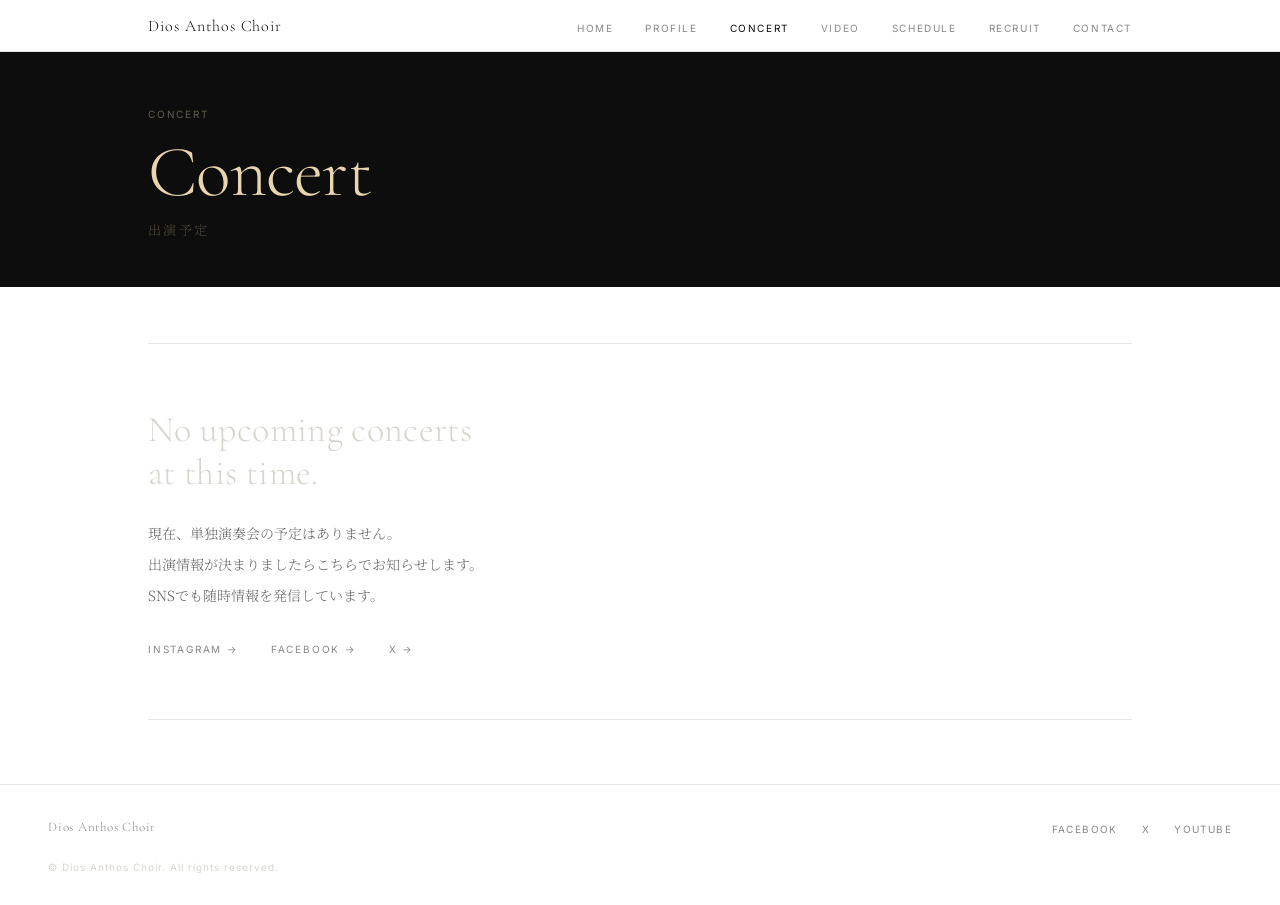
==== concert.html @ c6cf158b "Add files via upload" ====
<!DOCTYPE html>
<html lang="ja">
<head>
  <meta charset="UTF-8">
  <meta name="viewport" content="width=device-width, initial-scale=1.0">
  <title>Concert — Dios Anthos Choir</title>
  <meta name="description" content="Dios Anthos Choirの出演予定ステージ情報です。">
  <link rel="stylesheet" href="css/style.css">
  <link rel="stylesheet" href="css/concert.css">
</head>
<body>

  <header class="site-header">
    <div class="container">
      <a href="index.html" class="site-logo">Dios Anthos Choir</a>
      <button class="nav-toggle" aria-label="メニューを開く" aria-expanded="false">
        <span></span><span></span><span></span>
      </button>
      <nav>
        <ul class="site-nav">
          <li><a href="index.html">Home</a></li>
          <li><a href="profile.html">Profile</a></li>
          <li><a href="concert.html" class="active">Concert</a></li>
          <li><a href="video.html">Video</a></li>
          <li><a href="schedule.html">Schedule</a></li>
          <li><a href="recruit.html">Recruit</a></li>
          <li><a href="contact.html">Contact</a></li>
        </ul>
      </nav>
    </div>
  </header>

  <main>

    <!-- Page Header -->
    <section class="page-hero">
      <div class="container">
        <p class="cap page-hero-cap">Concert</p>
        <h1 class="en page-hero-title">Concert</h1>
        <p class="jp page-hero-sub">出演予定</p>
      </div>
    </section>

    <!-- Concert List -->
    <section class="concert-section">
      <div class="container">

        <!--
          =====================================================
          ★ 出演予定の追加方法
          <article class="concert-card"> をコピーして
          日付・タイトル・詳細を書き換えてください。

          予定がない場合は concert-empty を表示、
          concert-list を非表示にしてください。
          =====================================================
        -->

        <!-- 予定なしの場合はこちらを表示 ( concert-list を削除または削除してください ) -->
        <div class="concert-empty">
          <p class="en concert-empty-title">No upcoming concerts<br>at this time.</p>
          <p class="jp concert-empty-note">現在、単独演奏会の予定はありません。<br>出演情報が決まりましたらこちらでお知らせします。<br>SNSでも随時情報を発信しています。</p>
          <div class="concert-empty-sns">
            <a href="#" class="cap concert-empty-link" target="_blank" rel="noopener">Instagram →</a>
            <a href="#" class="cap concert-empty-link" target="_blank" rel="noopener">Facebook →</a>
            <a href="#" class="cap concert-empty-link" target="_blank" rel="noopener">X →</a>
          </div>
        </div>

        <!--
          ★ 出演予定が決まったらここのコメントを外してください
          <ul class="concert-list">
            <li>
              <article class="concert-card">
                <div class="concert-card-date">
                  <span class="en concert-date-month">Jan</span>
                  <span class="en concert-date-day">25</span>
                  <span class="en concert-date-year">2026</span>
                </div>
                <div class="concert-card-body">
                  <p class="cap concert-card-cap">Joint Concert</p>
                  <h2 class="jp concert-card-title">コンサートタイトル</h2>
                  <dl class="concert-card-info">
                    <dt class="cap">会場</dt>
                    <dd class="jp">会場名・住所</dd>
                    <dt class="cap">開演</dt>
                    <dd class="jp">14:00（開場 13:30）</dd>
                    <dt class="cap">入場</dt>
                    <dd class="jp">無料</dd>
                  </dl>
                </div>
              </article>
            </li>
          </ul>
        -->

      </div>
    </section>

  </main>

  <footer class="site-footer">
    <span class="footer-logo">Dios Anthos Choir</span>
    <ul class="footer-sns">
      
      <li><a href="https://www.facebook.com/DAChoir/" target="_blank" rel="noopener">Facebook</a></li>
      <li><a href="https://x.com/EccentricChoir" target="_blank" rel="noopener">X</a></li>
      <li><a href="https://www.youtube.com/channel/UCRp1ciYvbqt11qqKlRjzUeg" target="_blank" rel="noopener">YouTube</a></li>
    </ul>
    <p class="footer-copy">© Dios Anthos Choir. All rights reserved.</p>
  </footer>

  <script src="js/main.js"></script>
</body>
</html>
---- css/style.css ----
@import url('https://fonts.googleapis.com/css2?family=Cormorant+Garamond:ital,wght@0,300;0,400;1,300;1,400&family=Noto+Serif+JP:wght@200;300;400&family=Inter:wght@300;400;500&display=swap');

/* ── Reset & Base ── */
*, *::before, *::after { box-sizing: border-box; margin: 0; padding: 0; }

:root {
  --ink:        #0d0d0d;
  --gold:       #e8d5b0;
  --gold-dim:   rgba(232, 213, 176, 0.4);
  --gold-faint: rgba(232, 213, 176, 0.15);
  --white:      #ffffff;
  --off-white:  #f7f5f0;
  --gray-mid:   #888;
  --gray-light: #d8d5ce;
  --border:     rgba(0, 0, 0, 0.1);
  --border-inv: rgba(232, 213, 176, 0.2);

  --font-en: 'Cormorant Garamond', 'Georgia', serif;
  --font-jp: 'Noto Serif JP', serif;
  --font-ui: 'Inter', sans-serif;

  --max-w: 1080px;
  --pad-x: clamp(1.5rem, 5vw, 3rem);
}

html { font-size: 16px; scroll-behavior: smooth; }

body {
  font-family: var(--font-ui);
  color: var(--ink);
  background: var(--white);
  -webkit-font-smoothing: antialiased;
}

img { display: block; max-width: 100%; }
a { color: inherit; text-decoration: none; }
button { font-family: inherit; cursor: pointer; }

/* ── Typography helpers ── */
.en { font-family: var(--font-en); }
.jp { font-family: var(--font-jp); }

.cap {
  font-family: var(--font-ui);
  font-size: 10px;
  font-weight: 400;
  letter-spacing: 0.18em;
  text-transform: uppercase;
  color: var(--gray-mid);
}

/* ── Layout ── */
.container {
  max-width: var(--max-w);
  margin: 0 auto;
  padding: 0 var(--pad-x);
}

/* ── Site Header / Nav ── */
.site-header {
  position: sticky;
  top: 0;
  z-index: 100;
  background: var(--white);
  border-bottom: 0.5px solid var(--border);
  height: 52px;
  display: flex;
  align-items: center;
}

.site-header .container {
  width: 100%;
  display: flex;
  align-items: center;
  justify-content: space-between;
}

.site-logo {
  font-family: var(--font-en);
  font-size: 16px;
  font-weight: 300;
  letter-spacing: 0.06em;
  color: var(--ink);
}

.site-nav {
  display: flex;
  gap: 2rem;
  list-style: none;
}

.site-nav a {
  font-size: 10px;
  font-weight: 400;
  letter-spacing: 0.16em;
  text-transform: uppercase;
  color: var(--gray-mid);
  transition: color 0.2s;
}

.site-nav a:hover,
.site-nav a.active { color: var(--ink); }

.nav-toggle {
  display: none;
  background: none;
  border: none;
  width: 24px;
  height: 24px;
  flex-direction: column;
  justify-content: center;
  gap: 5px;
}

.nav-toggle span {
  display: block;
  height: 0.5px;
  background: var(--ink);
  transition: transform 0.25s, opacity 0.25s;
}

/* ── Buttons ── */
.btn {
  display: inline-block;
  font-size: 10px;
  font-weight: 400;
  letter-spacing: 0.14em;
  text-transform: uppercase;
  padding: 10px 24px;
  border: 0.5px solid currentColor;
  background: transparent;
  transition: background 0.2s, color 0.2s;
}

.btn-light {
  color: var(--gold);
  border-color: var(--gold-dim);
}

.btn-light:hover {
  background: var(--gold-faint);
}

.btn-dark {
  color: var(--ink);
  border-color: var(--gray-light);
}

.btn-dark:hover {
  background: var(--ink);
  color: var(--white);
}

/* ── Site Footer ── */
.site-footer {
  border-top: 0.5px solid var(--border);
  padding: 2rem var(--pad-x);
  display: flex;
  justify-content: space-between;
  align-items: center;
  flex-wrap: wrap;
  gap: 1rem;
}

.footer-logo {
  font-family: var(--font-en);
  font-size: 13px;
  font-weight: 300;
  letter-spacing: 0.06em;
  color: var(--gray-mid);
}

.footer-sns {
  display: flex;
  gap: 1.5rem;
  list-style: none;
}

.footer-sns a {
  font-size: 10px;
  letter-spacing: 0.14em;
  text-transform: uppercase;
  color: var(--gray-mid);
  transition: color 0.2s;
}

.footer-sns a:hover { color: var(--ink); }

.footer-copy {
  width: 100%;
  font-size: 10px;
  color: var(--gray-light);
  letter-spacing: 0.1em;
  margin-top: 0.5rem;
}

/* ── Responsive ── */
@media (max-width: 680px) {
  .site-nav {
    display: none;
    position: absolute;
    top: 52px;
    left: 0;
    right: 0;
    background: var(--white);
    border-bottom: 0.5px solid var(--border);
    flex-direction: column;
    gap: 0;
    padding: 0.5rem 0;
  }

  .site-nav.open { display: flex; }

  .site-nav li a {
    display: block;
    padding: 0.75rem var(--pad-x);
  }

  .nav-toggle { display: flex; }
}
---- css/concert.css ----
/* ── Page Hero ── */
.page-hero {
  background: var(--ink);
  padding: 3.5rem 0 3rem;
  position: relative;
  overflow: hidden;
}

.page-hero::after {
  content: '';
  position: absolute;
  bottom: 0;
  left: 0;
  right: 0;
  height: 0.5px;
  background: rgba(232, 213, 176, 0.15);
}

.page-hero-cap {
  color: rgba(232, 213, 176, 0.4);
  margin-bottom: 1rem;
}

.page-hero-title {
  font-size: clamp(44px, 8vw, 72px);
  font-weight: 300;
  color: var(--gold);
  line-height: 1;
  letter-spacing: -0.01em;
  margin-bottom: 0.75rem;
}

.page-hero-sub {
  font-size: 13px;
  color: rgba(232, 213, 176, 0.35);
  letter-spacing: 0.18em;
  font-weight: 200;
}

/* ── Concert Section ── */
.concert-section {
  padding: 3.5rem 0 4rem;
}

/* ── Empty State ── */
.concert-empty {
  padding: 4rem 0;
  border-top: 0.5px solid var(--border);
  border-bottom: 0.5px solid var(--border);
}

.concert-empty-title {
  font-size: clamp(24px, 4vw, 36px);
  font-weight: 300;
  color: var(--gray-light);
  line-height: 1.2;
  letter-spacing: 0.01em;
  margin-bottom: 1.5rem;
}

.concert-empty-note {
  font-size: 14px;
  line-height: 2.2;
  color: #666;
  font-weight: 300;
  margin-bottom: 2rem;
}

.concert-empty-sns {
  display: flex;
  gap: 2rem;
}

.concert-empty-link {
  color: var(--gray-mid);
  transition: color 0.2s;
}

.concert-empty-link:hover {
  color: var(--ink);
}

/* ── Concert List ── */
.concert-list {
  list-style: none;
  display: flex;
  flex-direction: column;
  gap: 0;
}

/* ── Concert Card ── */
.concert-card {
  display: grid;
  grid-template-columns: 140px 1fr;
  gap: 3rem;
  align-items: start;
  padding: 2.5rem 0;
  border-top: 0.5px solid var(--border);
}

.concert-list li:last-child .concert-card {
  border-bottom: 0.5px solid var(--border);
}

.concert-card-date {
  display: flex;
  flex-direction: column;
  gap: 0.1rem;
  padding-top: 2px;
}

.concert-date-month {
  font-size: 11px;
  font-weight: 400;
  letter-spacing: 0.14em;
  text-transform: uppercase;
  color: var(--gray-mid);
}

.concert-date-day {
  font-size: 48px;
  font-weight: 300;
  font-style: italic;
  color: var(--ink);
  line-height: 1;
}

.concert-date-year {
  font-size: 12px;
  font-weight: 300;
  color: var(--gray-mid);
  letter-spacing: 0.06em;
}

.concert-card-cap {
  margin-bottom: 0.5rem;
}

.concert-card-title {
  font-size: clamp(18px, 3vw, 24px);
  font-weight: 400;
  color: var(--ink);
  line-height: 1.4;
  letter-spacing: 0.04em;
  margin-bottom: 1.5rem;
}

/* Info DL */
.concert-card-info {
  display: grid;
  grid-template-columns: 60px 1fr;
  gap: 0.4rem 1rem;
  align-items: baseline;
}

.concert-card-info dt {
  color: var(--gray-mid);
  padding-top: 2px;
}

.concert-card-info dd {
  font-size: 13px;
  font-weight: 300;
  color: var(--ink);
  line-height: 1.7;
}

/* ── Responsive ── */
@media (max-width: 560px) {
  .concert-card {
    grid-template-columns: 1fr;
    gap: 1.2rem;
  }

  .concert-card-date {
    flex-direction: row;
    align-items: baseline;
    gap: 0.5rem;
  }

  .concert-date-day {
    font-size: 36px;
  }

  .concert-empty-sns {
    flex-direction: column;
    gap: 1rem;
  }
}
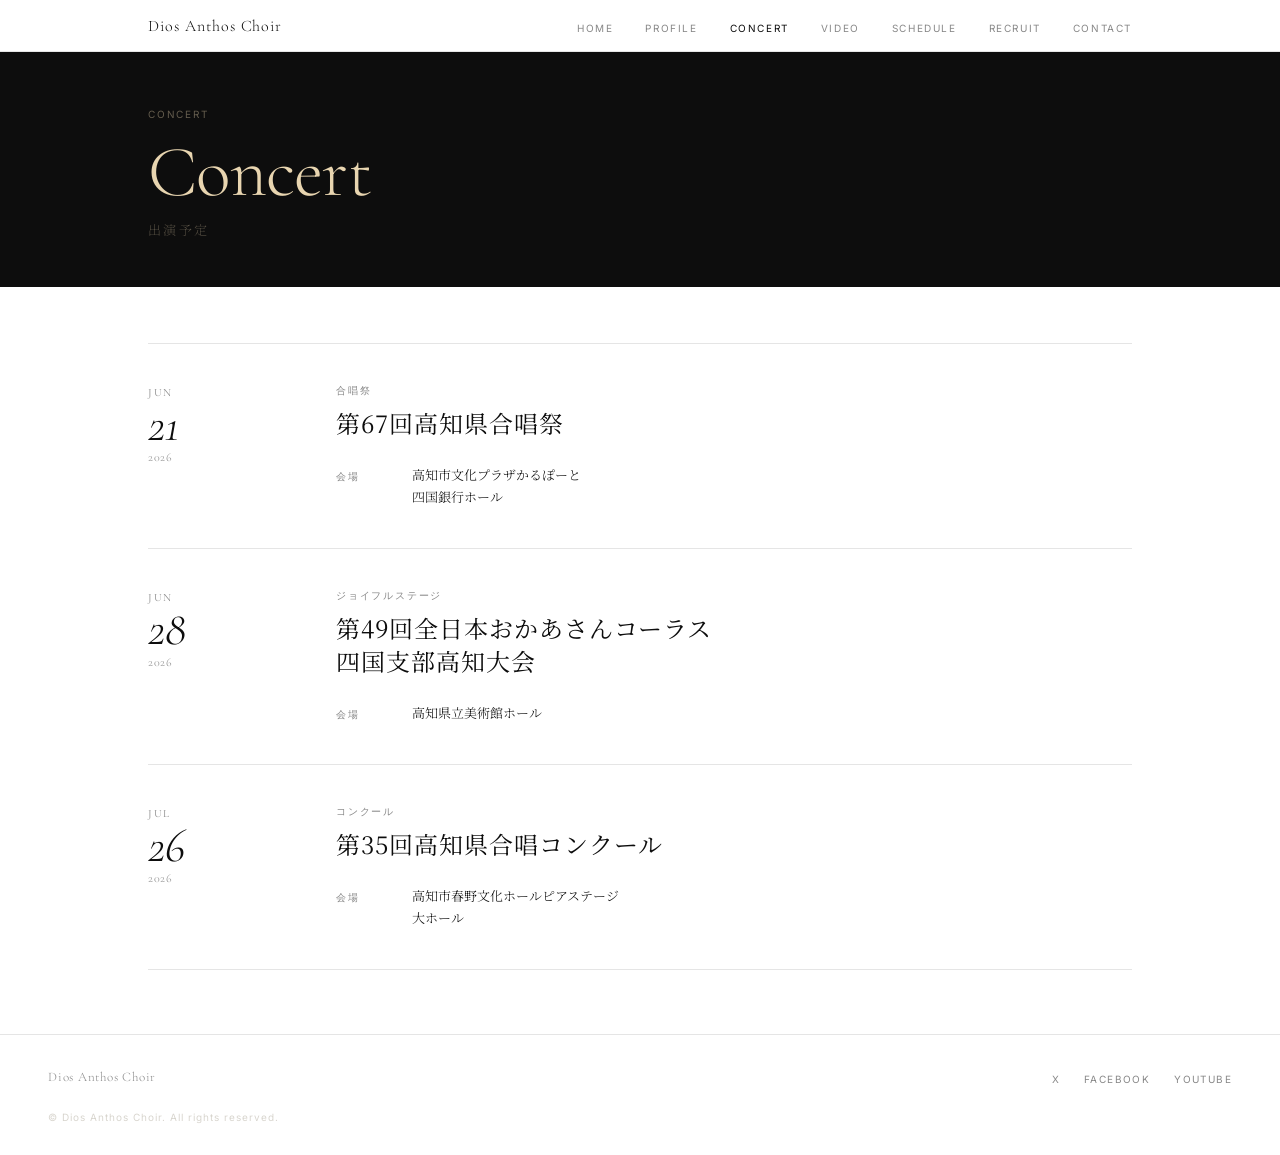
==== commit fb974704: "Update concert.html" ====
--- a/concert.html
+++ b/concert.html
@@ -48,50 +48,80 @@
         <!--
           =====================================================
           ★ 出演予定の追加方法
-          <article class="concert-card"> をコピーして
-          日付・タイトル・詳細を書き換えてください。
-
-          予定がない場合は concert-empty を表示、
-          concert-list を非表示にしてください。
+          <li> をコピーして日付・タイトル・詳細を書き換えてください。
+          予定がなくなったら concert-list ごと削除し、
+          concert-empty のコメントを外してください。
           =====================================================
         -->
 
-        <!-- 予定なしの場合はこちらを表示 ( concert-list を削除または削除してください ) -->
-        <div class="concert-empty">
-          <p class="en concert-empty-title">No upcoming concerts<br>at this time.</p>
-          <p class="jp concert-empty-note">現在、単独演奏会の予定はありません。<br>出演情報が決まりましたらこちらでお知らせします。<br>SNSでも随時情報を発信しています。</p>
-          <div class="concert-empty-sns">
-            <a href="#" class="cap concert-empty-link" target="_blank" rel="noopener">Instagram →</a>
-            <a href="#" class="cap concert-empty-link" target="_blank" rel="noopener">Facebook →</a>
-            <a href="#" class="cap concert-empty-link" target="_blank" rel="noopener">X →</a>
-          </div>
-        </div>
+        <ul class="concert-list">
+
+          <li>
+            <article class="concert-card">
+              <div class="concert-card-date">
+                <span class="en concert-date-month">Jun</span>
+                <span class="en concert-date-day">21</span>
+                <span class="en concert-date-year">2026</span>
+              </div>
+              <div class="concert-card-body">
+                <p class="cap concert-card-cap">合唱祭</p>
+                <h2 class="jp concert-card-title">第67回高知県合唱祭</h2>
+                <dl class="concert-card-info">
+                  <dt class="cap">会場</dt>
+                  <dd class="jp">高知市文化プラザかるぽーと<br>四国銀行ホール</dd>
+                </dl>
+              </div>
+            </article>
+          </li>
+
+          <li>
+            <article class="concert-card">
+              <div class="concert-card-date">
+                <span class="en concert-date-month">Jun</span>
+                <span class="en concert-date-day">28</span>
+                <span class="en concert-date-year">2026</span>
+              </div>
+              <div class="concert-card-body">
+                <p class="cap concert-card-cap">ジョイフルステージ</p>
+                <h2 class="jp concert-card-title">第49回全日本おかあさんコーラス<br>四国支部高知大会</h2>
+                <dl class="concert-card-info">
+                  <dt class="cap">会場</dt>
+                  <dd class="jp">高知県立美術館ホール</dd>
+                </dl>
+              </div>
+            </article>
+          </li>
+
+          <li>
+            <article class="concert-card">
+              <div class="concert-card-date">
+                <span class="en concert-date-month">Jul</span>
+                <span class="en concert-date-day">26</span>
+                <span class="en concert-date-year">2026</span>
+              </div>
+              <div class="concert-card-body">
+                <p class="cap concert-card-cap">コンクール</p>
+                <h2 class="jp concert-card-title">第35回高知県合唱コンクール</h2>
+                <dl class="concert-card-info">
+                  <dt class="cap">会場</dt>
+                  <dd class="jp">高知市春野文化ホールピアステージ<br>大ホール</dd>
+                </dl>
+              </div>
+            </article>
+          </li>
+
+        </ul>
 
         <!--
-          ★ 出演予定が決まったらここのコメントを外してください
-          <ul class="concert-list">
-            <li>
-              <article class="concert-card">
-                <div class="concert-card-date">
-                  <span class="en concert-date-month">Jan</span>
-                  <span class="en concert-date-day">25</span>
-                  <span class="en concert-date-year">2026</span>
-                </div>
-                <div class="concert-card-body">
-                  <p class="cap concert-card-cap">Joint Concert</p>
-                  <h2 class="jp concert-card-title">コンサートタイトル</h2>
-                  <dl class="concert-card-info">
-                    <dt class="cap">会場</dt>
-                    <dd class="jp">会場名・住所</dd>
-                    <dt class="cap">開演</dt>
-                    <dd class="jp">14:00（開場 13:30）</dd>
-                    <dt class="cap">入場</dt>
-                    <dd class="jp">無料</dd>
-                  </dl>
-                </div>
-              </article>
-            </li>
-          </ul>
+          ★ 予定がない場合はこちらのコメントを外してください
+          <div class="concert-empty">
+            <p class="en concert-empty-title">No upcoming concerts<br>at this time.</p>
+            <p class="jp concert-empty-note">現在、出演予定はありません。<br>情報が決まりましたらこちらでお知らせします。<br>SNSでも随時情報を発信しています。</p>
+            <div class="concert-empty-sns">
+              <a href="https://x.com/EccentricChoir" class="cap concert-empty-link" target="_blank" rel="noopener">X →</a>
+              <a href="https://www.facebook.com/DAChoir/" class="cap concert-empty-link" target="_blank" rel="noopener">Facebook →</a>
+            </div>
+          </div>
         -->
 
       </div>
@@ -102,9 +132,8 @@
   <footer class="site-footer">
     <span class="footer-logo">Dios Anthos Choir</span>
     <ul class="footer-sns">
-      
+      <li><a href="https://x.com/EccentricChoir" target="_blank" rel="noopener">X</a></li>
       <li><a href="https://www.facebook.com/DAChoir/" target="_blank" rel="noopener">Facebook</a></li>
-      <li><a href="https://x.com/EccentricChoir" target="_blank" rel="noopener">X</a></li>
       <li><a href="https://www.youtube.com/channel/UCRp1ciYvbqt11qqKlRjzUeg" target="_blank" rel="noopener">YouTube</a></li>
     </ul>
     <p class="footer-copy">© Dios Anthos Choir. All rights reserved.</p>
